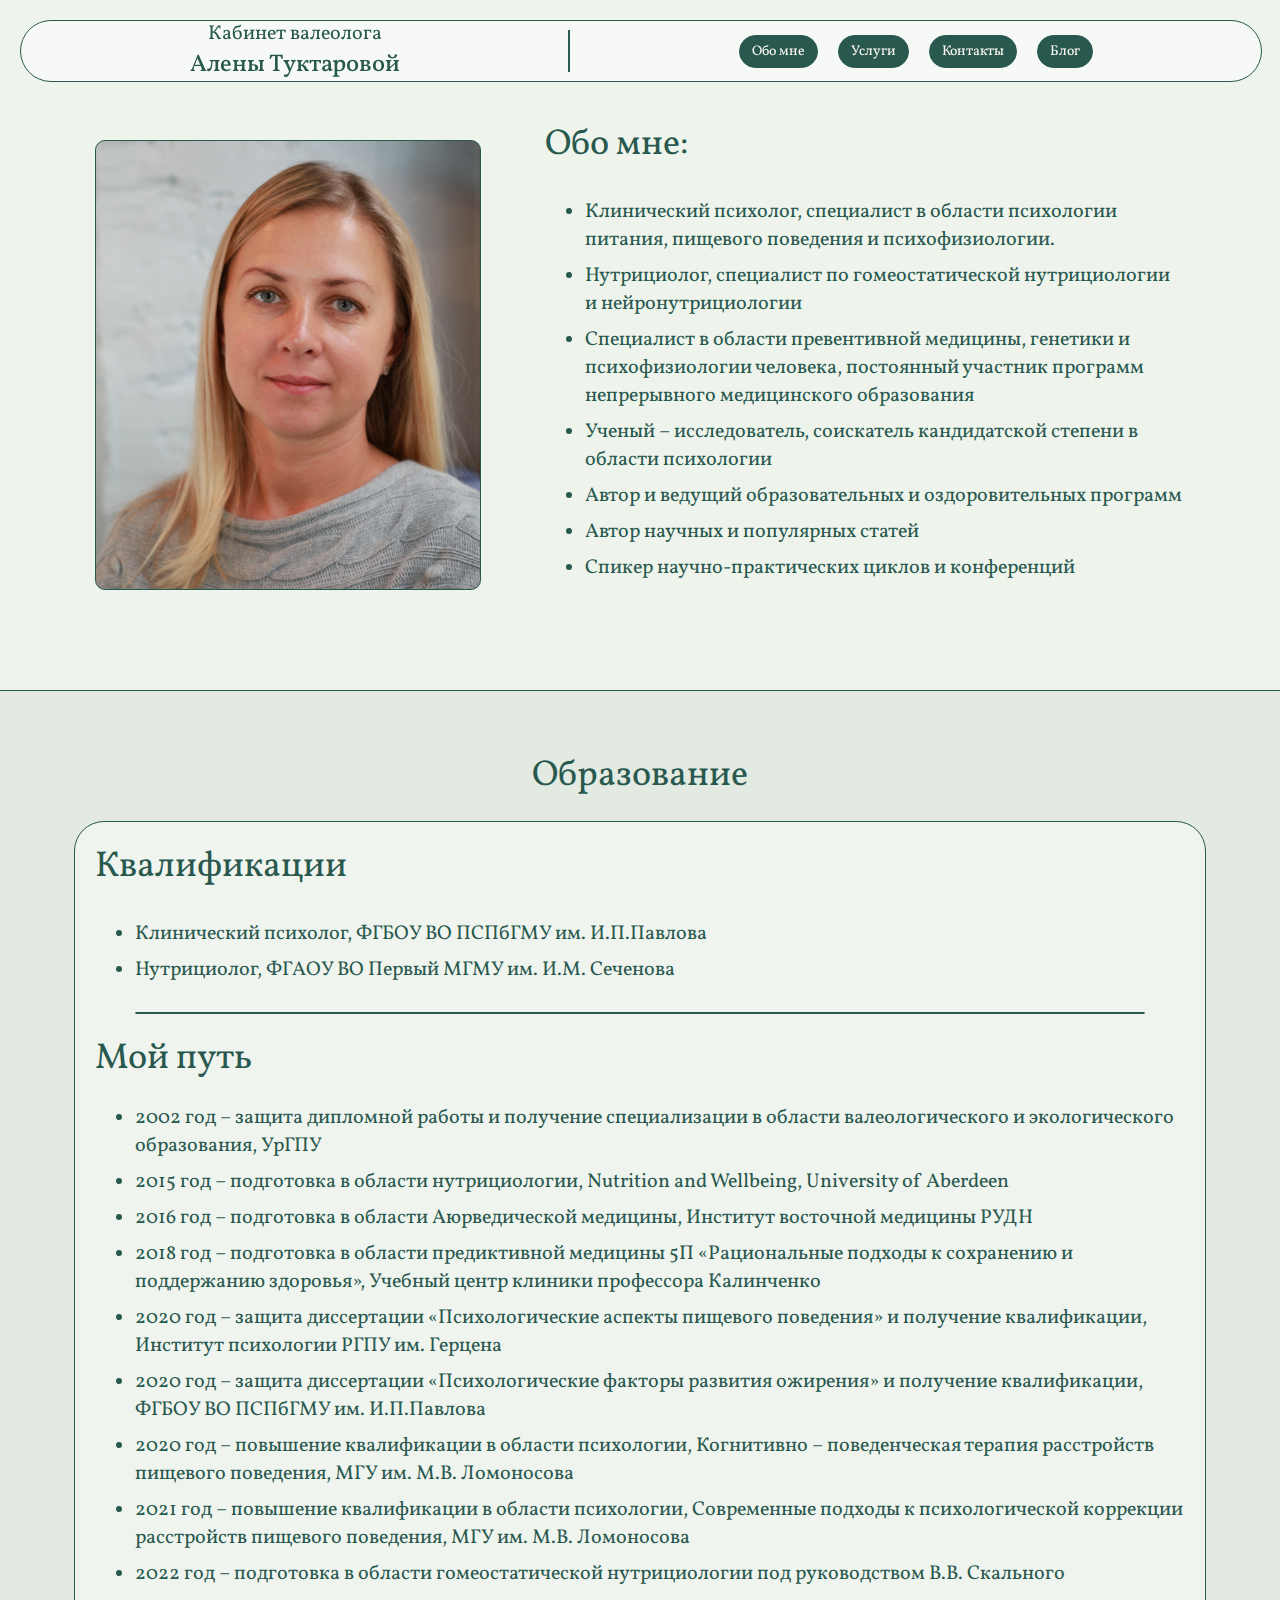
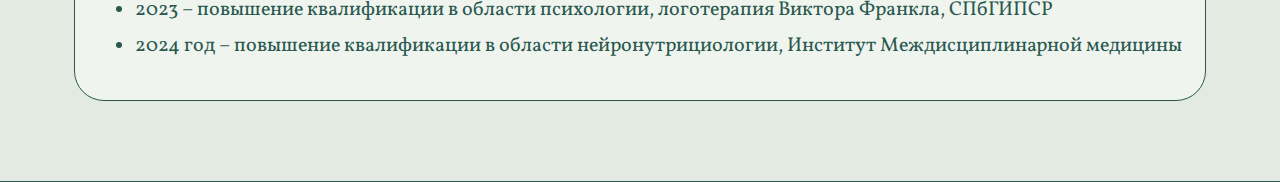
==== about-me.html @ 31ecb3f1 "Create about me page and set up navigation" ====
<!DOCTYPE html>
<html lang="en">
  <head>
    <meta charset="UTF-8" />
    <meta name="viewport" content="width=device-width, initial-scale=1.0" />
    <title>Document</title>
    <link rel="stylesheet" href="style.css" />
    <script src="script.js" defer></script>
  </head>
  <body>
    <header>
      <div id="cabinet">
        <a href="index.html">Кабинет валеолога</a>
        <a href="index.html" id="name">Алены Туктаровой</a>
      </div>
      <div id="separator"></div>
      <div id="navbar">
        <button id="aboutme" class="transbutton">Обо мне</button>
        <button id="uslugi" class="transbutton">Услуги</button>
        <button id="contacti" class="transbutton">Контакты</button>
        <button id="blog" class="transbutton">Блог</button>
      </div>
    </header>
    <div id="main-row">
      <div id="main-column">
        <div id="at-section" class="row">
          <div id="at-image"></div>
          <div id="about-me-section">
            <div>
              <p class="header">Обо мне:</p>
              <ul class="text">
                <li>
                  Клинический психолог, специалист в области психологии питания,
                  пищевого поведения и психофизиологии.
                </li>
                <li>
                  Нутрициолог, специалист по гомеостатической нутрициологии и
                  нейронутрициологии
                </li>
                <li>
                  Специалист в области превентивной медицины, генетики и
                  психофизиологии человека, постоянный участник программ
                  непрерывного медицинского образования
                </li>
                <li>
                  Ученый – исследователь, соискатель кандидатской степени в
                  области психологии
                </li>
                <li>
                  Автор и ведущий образовательных и оздоровительных программ
                </li>
                <li>Автор научных и популярных статей</li>
                <li>Спикер научно-практических циклов и конференций</li>
              </ul>
            </div>
          </div>
        </div>
        <div id="edu-section">
          <h2 class="header">Образование</h2>
          <div>
            <h3 class="header">Квалификации</h3>
            <ul class="text">
              <li>Клинический психолог, ФГБОУ ВО ПСПбГМУ им. И.П.Павлова</li>
              <li>Нутрициолог, ФГАОУ ВО Первый МГМУ им. И.М. Сеченова</li>
            </ul>
            <div id="horizontal-separator"></div>
            <h3 class="header">Мой путь</h3>
            <ul>
              <li>
                2002 год – защита дипломной работы и получение специализации в
                области валеологического и экологического образования, УрГПУ
              </li>
              <li>
                2015 год – подготовка в области нутрициологии, Nutrition and
                Wellbeing, University of Aberdeen
              </li>
              <li>
                2016 год – подготовка в области Аюрведической медицины, Институт
                восточной медицины РУДН
              </li>
              <li>
                2018 год – подготовка в области предиктивной медицины 5П
                «Рациональные подходы к сохранению и поддержанию здоровья»,
                Учебный центр клиники профессора Калинченко
              </li>
              <li>
                2020 год – защита диссертации «Психологические аспекты пищевого
                поведения» и получение квалификации, Институт психологии РГПУ
                им. Герцена
              </li>
              <li>
                2020 год – защита диссертации «Психологические факторы развития
                ожирения» и получение квалификации, ФГБОУ ВО ПСПбГМУ им.
                И.П.Павлова
              </li>
              <li>
                2020 год – повышение квалификации в области психологии,
                Когнитивно – поведенческая терапия расстройств пищевого
                поведения, МГУ им. М.В. Ломоносова
              </li>
              <li>
                2021 год – повышение квалификации в области психологии,
                Современные подходы к психологической коррекции расстройств
                пищевого поведения, МГУ им. М.В. Ломоносова
              </li>
              <li>
                2022 год – подготовка в области гомеостатической нутрициологии
                под руководством В.В. Скального
              </li>
              <li>
                2023 – повышение квалификации в области психологии, логотерапия
                Виктора Франкла, СПбГИПСР
              </li>
              <li>
                2024 год – повышение квалификации в области нейронутрициологии,
                Институт Междисциплинарной медицины
              </li>
            </ul>
          </div>
        </div>
      </div>
    </div>
  </body>
</html>
---- style.css ----
header {
  border-radius: 100px;
  border: 0.5px solid #28584e;
  margin: 0px 20px;
  height: 60px;
  width: calc(100vw - 40px);
  display: flex;
  flex-direction: row;
  justify-content: space-evenly;
  align-items: center;
  position: fixed;
  top: 20px;
  backdrop-filter: blur(5px);
  -webkit-backdrop-filter: blur(5px); /* For Safari */
  background-color: rgba(255, 255, 255, 0.47);
}
#cabinet {
  display: flex;
  flex-direction: column;
  justify-content: center;
  text-align: center;
}
#cabinet a {
  display: block;
  color: inherit; /* Inherit color from parent element */
  text-decoration: none; /* Remove underline */
  padding: 0; /* Remove padding */
  margin: 0; /* Remove margin */
  border: none; /* Remove border */
}
#navbar {
  display: flex;
  flex-direction: row;
  justify-content: center;
  gap: 20px;
}
#navbar .transbutton {
  color: rgb(255, 250, 244);
  font-family: "Vollkorn", sans-serif;
  font-weight: 400;
  font-size: 14px;
  background-color: #28584e;
  border: 1px solid #28584e;
  border-radius: 40px;
  justify-content: center;
  align-items: center;
  padding: 6px 12px;
  transition: background-color 1s, color 0.4s;
  display: flex;
}
#separator {
  border: 0.5px solid #28584e;
  height: 40px;
}
#name {
  font-size: 24px;
  font-weight: 500;
}
@media (max-width: 650px) {
  #cabinet,
  #separator {
    display: none;
  }
}

body {
  margin: 0;
  padding: 0;
  background-color: #ebedf5;
  font-family: "Vollkorn", sans-serif;
  color: #28584e;
  background-color: #eef4ec;
  font-size: 20px;
}
@font-face {
  font-family: "Vollkorn";
  src: url(assets/fonts/Vollkorn/Vollkorn-VariableFont_wght.ttf)
    format("truetype");
}
#main-row {
  display: flex;
  flex-direction: row;
  justify-content: center;
}
#main-column {
  display: flex;
  flex-direction: column;
  justify-content: start;
  min-width: 100vw;
}

#hero-section {
  box-sizing: border-box;
  padding: 80px 0px 10px 0px;
  display: flex;
  flex-direction: column;
  justify-content: center;
  align-items: center;
  height: 100vh;
  background-image: url("assets/63ff2ad51f11a9c055cb7f74_brooke-lark-wMzx2nBdeng-unsplash\ \(1\)\ 2\ \(2\)\ \(2\).jpg");
  background-size: cover;
  background-repeat: no-repeat;
  background-position: center;
}
#hero-section p {
  text-align: center;
  color: #28584e;
  font-family: "Vollkorn", sans-serif;
  font-weight: 400;
  font-size: 20px;
  display: inline-block;
  max-width: 60vw;
  width: 50vw;
  min-width: 400px;
}
#hero-section h1 {
  margin: 0px;
  font-size: 48px;
  font-weight: 500;
  line-height: 120%;
  display: inline-block;
  font-family: "Vollkorn", sans-serif;
  color: #28584e;
  max-width: 700px;
  text-align: center;
  /*background: -webkit-linear-gradient(
    120deg,
    rgb(250, 235, 215),
    rgb(216, 201, 181),
    #293203
  );
  background-clip: text;
  color: transparent;*/
}
#button-section {
  display: flex;
  flex-direction: row;
  gap: 20px;
}
.transbutton {
  color: rgb(255, 250, 244);
  font-family: "Vollkorn", sans-serif;
  font-weight: 400;
  font-size: 16px;
  padding: 10px 20px;
  background-color: #28584e;
  border: 1px solid #28584e;
  border-radius: 40px;
  justify-content: center;
  align-items: center;
  transition: background-color 1s, color 0.4s;
  display: flex;
}

#at-section {
  box-sizing: border-box;
  margin: 120px 0px 80px 0px;
  padding: 0px 10px;
  display: flex;
  flex-direction: row;
  align-items: center;
  justify-content: center;
  width: 100vw;
  flex-wrap: wrap;
  gap: 5vw;
}
#about-me-section {
  min-height: 300px;
  display: flex;
  flex-direction: column;
  justify-content: center;
  align-items: center;
}
.header {
  color: #28584e;
  font-family: "Vollkorn", sans-serif;
  font-weight: 400;
  font-size: 36px;
  margin: 0;
}
.text {
  color: #28584e;
  font-family: "Vollkorn", sans-serif;
  font-weight: 400;
  font-size: 20px;
  display: inline-block;
  max-width: 600px;
  width: 50vw;
  min-width: 300px;
}
#at-image {
  border: 0.5px solid #28584e;
  background-image: url("assets/IMG_3943.JPG");
  height: 35vw;
  width: 30vw;
  min-height: 350px;
  min-width: 300px;
  max-width: 400px;
  max-height: 450px;
  background-position: center;
  background-size: cover;
  background-repeat: no-repeat;
  border-radius: 10px;
}

#edu-section {
  border-top: 0.5px solid #28584e;
  border-bottom: 0.5px solid #28584e;
  box-sizing: border-box;
  background-color: rgba(30, 77, 55, 0.06);
  padding: 60px 10px;
  display: flex;
  flex-direction: column;
  align-items: center;
  justify-content: center;
  width: 100vw;
}
#edu-section div {
  background-color: rgba(255, 255, 255, 0.47);
  margin: 20px 5vw;
  padding: 20px;
  border-radius: 30px;
  border: 0.5px solid #28584e;
}
li {
  margin-top: 8px;
  margin-bottom: 8px;
}
#edu-section #horizontal-separator {
  border: 0.5px solid #28584e;
  margin: 0px 40px 20px 40px;
  padding: 0px;
}
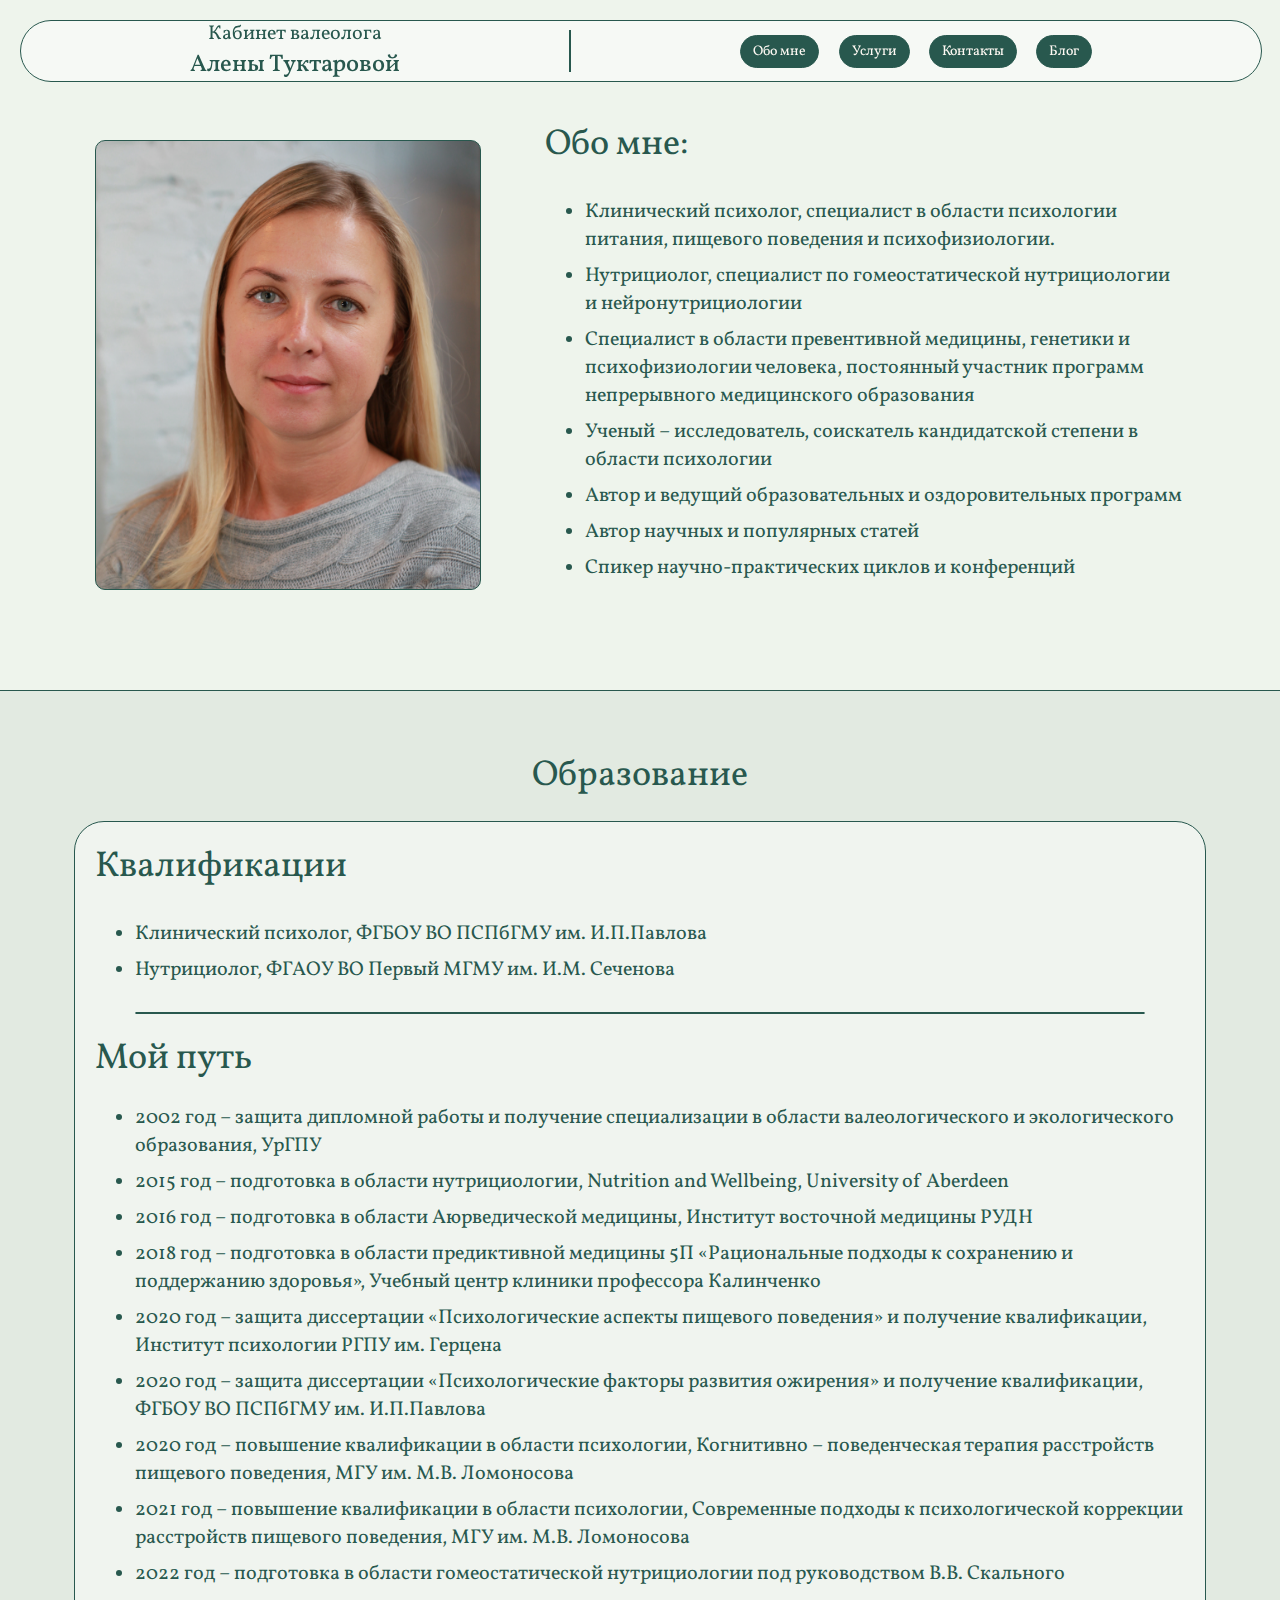
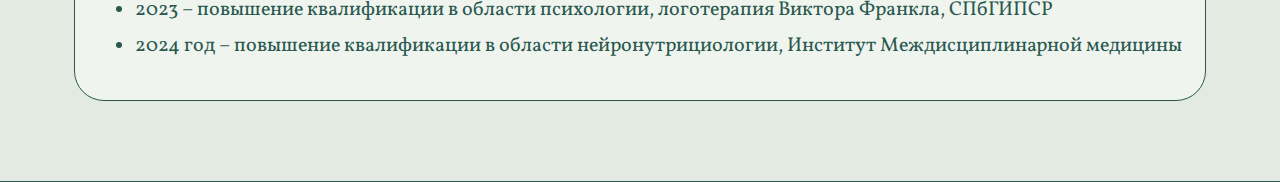
==== commit b198abdf: "Add contact section in the header menu" ====
--- a/about-me.html
+++ b/about-me.html
@@ -17,7 +17,43 @@
       <div id="navbar">
         <button id="aboutme" class="transbutton">Обо мне</button>
         <button id="uslugi" class="transbutton">Услуги</button>
-        <button id="contacti" class="transbutton">Контакты</button>
+        <div class="dropdown">
+          <button id="dropbtn" class="transbutton">Контакты</button>
+          <div class="dropdown-content">
+            <a href="https://t.me/january_at"
+              ><svg xmlns="http://www.w3.org/2000/svg" viewBox="0 0 50 50">
+                <path
+                  d="M25,2c12.703,0,23,10.297,23,23S37.703,48,25,48S2,37.703,2,25S12.297,2,25,2z M32.934,34.375	c0.423-1.298,2.405-14.234,2.65-16.783c0.074-0.772-0.17-1.285-0.648-1.514c-0.578-0.278-1.434-0.139-2.427,0.219	c-1.362,0.491-18.774,7.884-19.78,8.312c-0.954,0.405-1.856,0.847-1.856,1.487c0,0.45,0.267,0.703,1.003,0.966	c0.766,0.273,2.695,0.858,3.834,1.172c1.097,0.303,2.346,0.04,3.046-0.395c0.742-0.461,9.305-6.191,9.92-6.693	c0.614-0.502,1.104,0.141,0.602,0.644c-0.502,0.502-6.38,6.207-7.155,6.997c-0.941,0.959-0.273,1.953,0.358,2.351	c0.721,0.454,5.906,3.932,6.687,4.49c0.781,0.558,1.573,0.811,2.298,0.811C32.191,36.439,32.573,35.484,32.934,34.375z"
+                />
+              </svg>
+              @at_january</a
+            >
+            <a href="mailto:atuktarova@gmail.com"
+              ><svg
+                xmlns="http://www.w3.org/2000/svg"
+                viewBox="0 0 50 50"
+                width="50px"
+                height="50px"
+              >
+                <path
+                  d="M 14 4 C 8.4886661 4 4 8.4886661 4 14 L 4 36 C 4 41.511334 8.4886661 46 14 46 L 36 46 C 41.511334 46 46 41.511334 46 36 L 46 14 C 46 8.4886661 41.511334 4 36 4 L 14 4 z M 13 16 L 37 16 C 37.18 16 37.349766 16.020312 37.509766 16.070312 L 27.679688 25.890625 C 26.199688 27.370625 23.790547 27.370625 22.310547 25.890625 L 12.490234 16.070312 C 12.650234 16.020312 12.82 16 13 16 z M 11.070312 17.490234 L 18.589844 25 L 11.070312 32.509766 C 11.020312 32.349766 11 32.18 11 32 L 11 18 C 11 17.82 11.020312 17.650234 11.070312 17.490234 z M 38.929688 17.490234 C 38.979688 17.650234 39 17.82 39 18 L 39 32 C 39 32.18 38.979687 32.349766 38.929688 32.509766 L 31.400391 25 L 38.929688 17.490234 z M 20 26.410156 L 20.890625 27.310547 C 22.020625 28.440547 23.510234 29 24.990234 29 C 26.480234 29 27.959844 28.440547 29.089844 27.310547 L 29.990234 26.410156 L 37.509766 33.929688 C 37.349766 33.979688 37.18 34 37 34 L 13 34 C 12.82 34 12.650234 33.979687 12.490234 33.929688 L 20 26.410156 z"
+                /></svg
+              >atuktarova@gmail.com</a
+            >
+            <a href="https://wa.me/+79117313187"
+              ><?xml version="1.0"?><svg
+                xmlns="http://www.w3.org/2000/svg"
+                viewBox="0 0 50 50"
+                width="50px"
+                height="50px"
+              >
+                <path
+                  d="M25,2C12.318,2,2,12.318,2,25c0,3.96,1.023,7.854,2.963,11.29L2.037,46.73c-0.096,0.343-0.003,0.711,0.245,0.966 C2.473,47.893,2.733,48,3,48c0.08,0,0.161-0.01,0.24-0.029l10.896-2.699C17.463,47.058,21.21,48,25,48c12.682,0,23-10.318,23-23 S37.682,2,25,2z M36.57,33.116c-0.492,1.362-2.852,2.605-3.986,2.772c-1.018,0.149-2.306,0.213-3.72-0.231 c-0.857-0.27-1.957-0.628-3.366-1.229c-5.923-2.526-9.791-8.415-10.087-8.804C15.116,25.235,13,22.463,13,19.594 s1.525-4.28,2.067-4.864c0.542-0.584,1.181-0.73,1.575-0.73s0.787,0.005,1.132,0.021c0.363,0.018,0.85-0.137,1.329,1.001 c0.492,1.168,1.673,4.037,1.819,4.33c0.148,0.292,0.246,0.633,0.05,1.022c-0.196,0.389-0.294,0.632-0.59,0.973 s-0.62,0.76-0.886,1.022c-0.296,0.291-0.603,0.606-0.259,1.19c0.344,0.584,1.529,2.493,3.285,4.039 c2.255,1.986,4.158,2.602,4.748,2.894c0.59,0.292,0.935,0.243,1.279-0.146c0.344-0.39,1.476-1.703,1.869-2.286 s0.787-0.487,1.329-0.292c0.542,0.194,3.445,1.604,4.035,1.896c0.59,0.292,0.984,0.438,1.132,0.681 C37.062,30.587,37.062,31.755,36.57,33.116z"
+                /></svg
+              >+79117313187</a
+            >
+          </div>
+        </div>
         <button id="blog" class="transbutton">Блог</button>
       </div>
     </header>
--- a/style.css
+++ b/style.css
@@ -32,7 +32,7 @@
   display: flex;
   flex-direction: row;
   justify-content: center;
-  gap: 20px;
+  gap: 1.5vw;
 }
 #navbar .transbutton {
   color: rgb(255, 250, 244);
@@ -56,12 +56,6 @@
   font-size: 24px;
   font-weight: 500;
 }
-@media (max-width: 650px) {
-  #cabinet,
-  #separator {
-    display: none;
-  }
-}
 
 body {
   margin: 0;
@@ -91,7 +85,7 @@
 
 #hero-section {
   box-sizing: border-box;
-  padding: 80px 0px 10px 0px;
+  padding: 50px 0px 10px 0px;
   display: flex;
   flex-direction: column;
   justify-content: center;
@@ -231,3 +225,176 @@
   margin: 0px 40px 20px 40px;
   padding: 0px;
 }
+
+#queries-section {
+  border-top: 0.5px solid #28584e;
+  border-bottom: 0.5px solid #28584e;
+  box-sizing: border-box;
+  background-color: rgba(30, 77, 55, 0.06);
+  padding: 120px 10px 80px 10px;
+  display: flex;
+  flex-direction: column;
+  align-items: center;
+  justify-content: center;
+  width: 100vw;
+}
+#queries {
+  display: flex;
+  flex-direction: row;
+  flex-wrap: wrap;
+  justify-content: center;
+  align-items: start;
+}
+#queries .col div {
+  background-color: rgba(255, 255, 255, 0.47);
+  margin: 20px 2vw;
+  padding: 20px;
+  border-radius: 30px;
+  border: 0.5px solid #28584e;
+  max-width: 450px;
+}
+#queries .col div span {
+  font-weight: 590;
+}
+#services-section {
+  box-sizing: border-box;
+  padding: 60px 10px;
+  display: flex;
+  flex-direction: column;
+  align-items: center;
+  justify-content: center;
+  width: 100vw;
+}
+#services {
+  width: 100vw;
+  /*overflow: auto;
+  white-space: nowrap;//makes it a horizontal scrollable list*/
+  display: flex;
+  flex-direction: column;
+  justify-content: start;
+  align-items: center;
+}
+.expanding-card {
+  background-color: rgba(255, 255, 255, 0.47);
+  margin: 20px 2vw;
+  padding: 20px;
+  border-radius: 30px;
+  border: 0.5px solid #28584e;
+  flex-shrink: 0;
+  width: 75vw;
+  max-width: 1000px;
+  overflow: hidden;
+}
+.expanding-card:hover,
+.expanding-card:active {
+  box-shadow: 0 0 12px #d3d3d3;
+}
+.expanding-text {
+  display: flex;
+  flex-direction: column;
+  align-items: stretch;
+  transition: max-height 1000ms ease-in-out;
+  max-height: 0px;
+  overflow: hidden;
+}
+.expanding-card:hover .expanding-text,
+.expanding-card:active .expanding-text {
+  max-height: 500px;
+}
+.expanding-card:hover .expanding-header svg,
+.expanding-card:active .expanding-header svg {
+  display: none;
+}
+.horizontal-separator {
+  border: 0.5px solid #28584e;
+  margin: 10px 0px;
+  padding: 0px;
+}
+.expanding-footer {
+  display: flex;
+  flex-direction: column;
+  align-items: stretch;
+}
+svg {
+  display: none;
+}
+@media (max-width: 650px) {
+  #cabinet,
+  #separator {
+    display: none;
+  }
+}
+@media (max-width: 450px) {
+  svg {
+    display: inline;
+  }
+  body {
+    font-size: 18px;
+  }
+}
+
+/* The container <div> - needed to position the dropdown content */
+.dropdown {
+  position: relative;
+  display: inline-block;
+}
+
+/* Dropdown Content (Hidden by Default) */
+.dropdown-content {
+  display: none;
+  position: absolute;
+  left: -20px;
+  min-width: 160px;
+  z-index: 1;
+  background-color: transparent;
+}
+
+/* Links inside the dropdown */
+.dropdown-content a {
+  margin-top: 5px;
+  color: #28584e;
+  padding: 12px 16px;
+  font-weight: 500;
+  font-size: 14px;
+  text-decoration: none;
+  display: flex;
+  flex-direction: row;
+  justify-content: start;
+  align-items: center;
+  gap: 5px;
+  font-family: "Vollkorn", sans-serif;
+  border: 1px solid #28584e;
+  border-radius: 40px;
+  padding: 6px 12px;
+  transition: background-color 1s, color 0.4s, margin-top 0.5s;
+  background-color: #eef4ec;
+}
+.dropdown-content a svg {
+  display: inline;
+  color: #28584e;
+  height: 20px;
+  width: 20px;
+}
+/* Change color of dropdown links on hover */
+.dropdown .dropdown-content a:hover {
+  background-color: #ddd;
+  margin-top: 10px;
+}
+
+/* Show the dropdown menu on hover */
+.dropdown:hover .dropdown-content,
+.dropdown:active .dropdown-content {
+  display: block;
+}
+
+/* Change the background color of the dropdown button when the dropdown content is shown */
+.dropdown:hover #dropbtn,
+.dropdown:active #dropbtn {
+  color: #28584e;
+  background-color: transparent;
+}
+.dropdown:hover #dropbtn2,
+.dropdown:active #dropbtn2 {
+  color: #28584e;
+  background-color: transparent;
+}
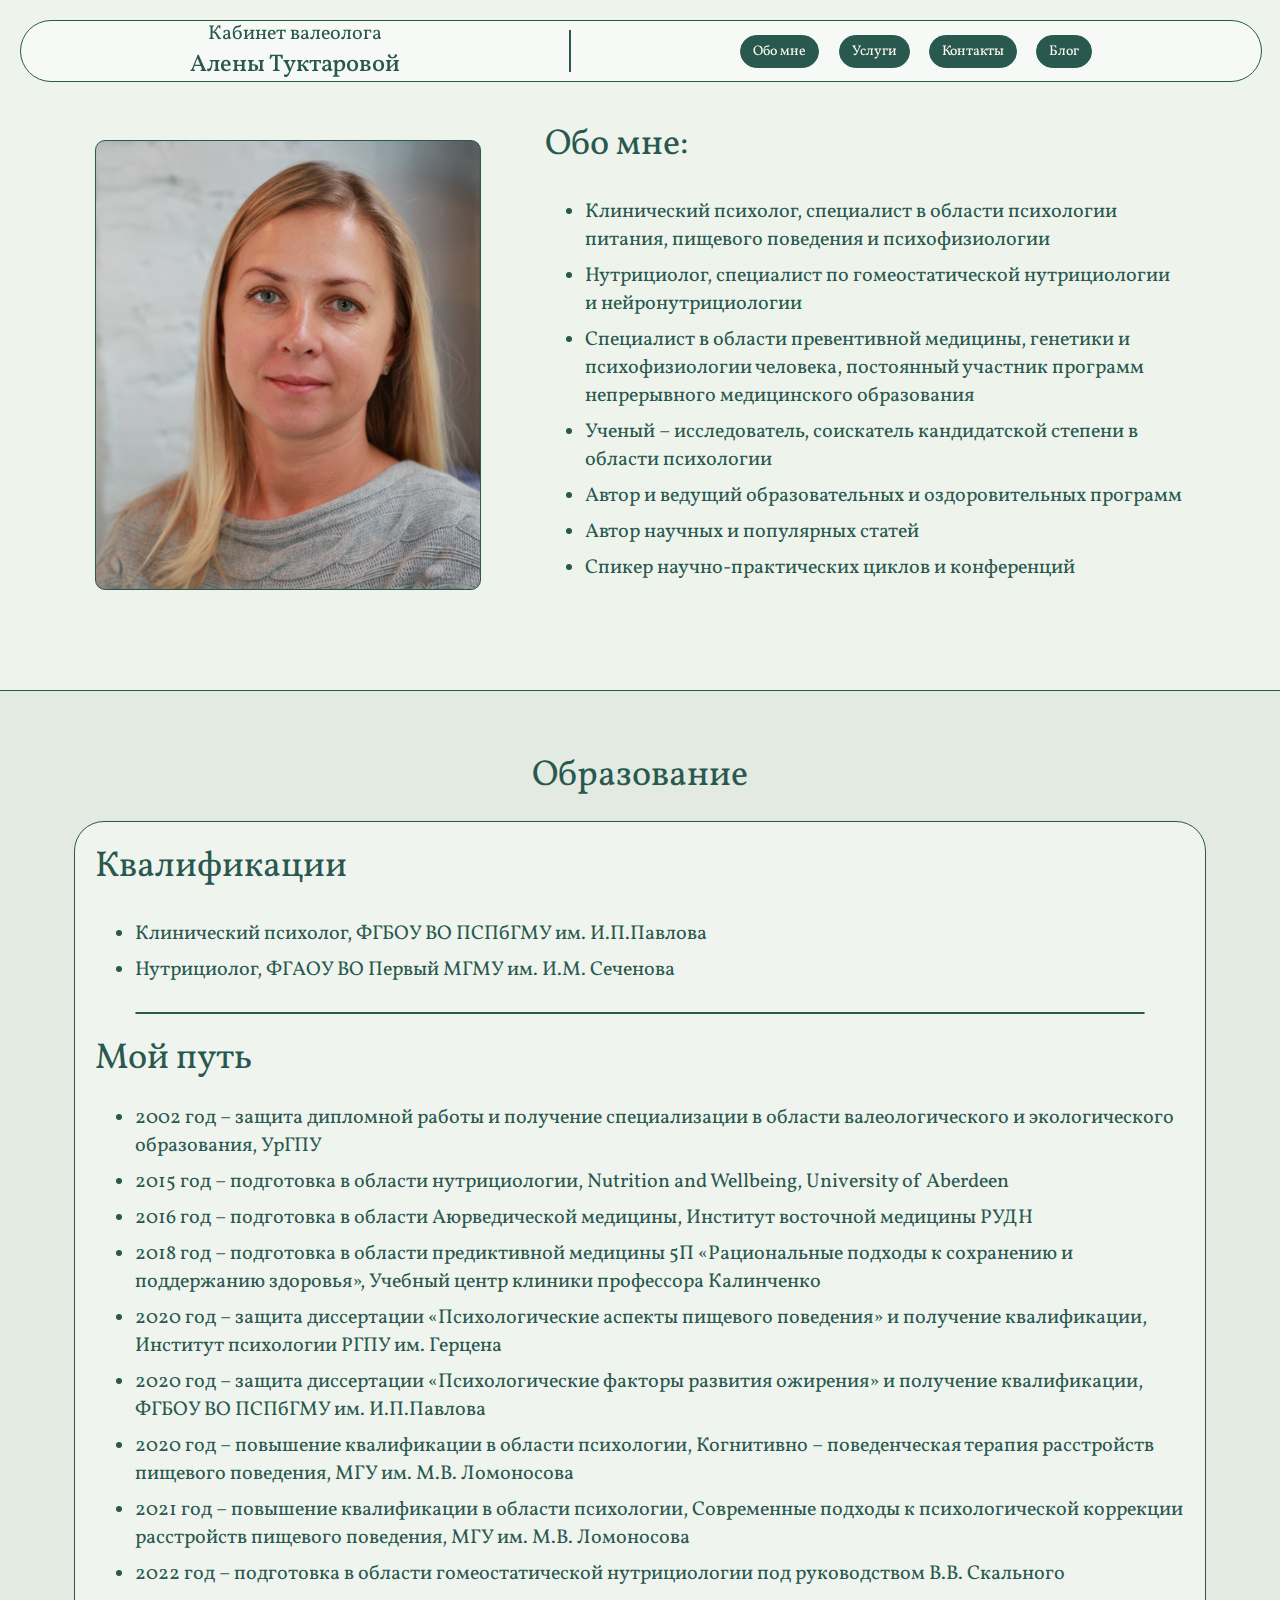
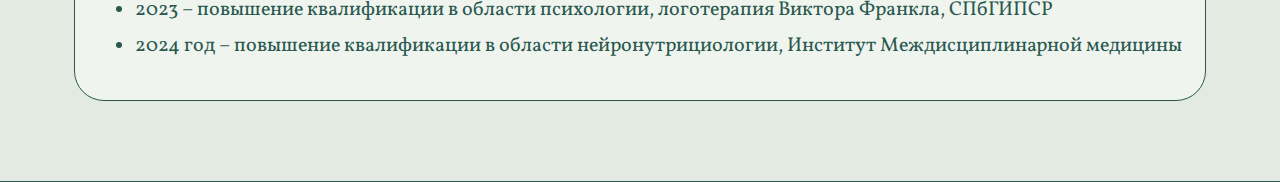
==== commit 7b6a5ad8: "Fix minor imperfections" ====
--- a/about-me.html
+++ b/about-me.html
@@ -21,36 +21,88 @@
           <button id="dropbtn" class="transbutton">Контакты</button>
           <div class="dropdown-content">
             <a href="https://t.me/january_at"
-              ><svg xmlns="http://www.w3.org/2000/svg" viewBox="0 0 50 50">
+              ><svg
+                xmlns="http://www.w3.org/2000/svg"
+                viewBox="0 0 50 50"
+                style="fill: #28584e"
+              >
                 <path
                   d="M25,2c12.703,0,23,10.297,23,23S37.703,48,25,48S2,37.703,2,25S12.297,2,25,2z M32.934,34.375	c0.423-1.298,2.405-14.234,2.65-16.783c0.074-0.772-0.17-1.285-0.648-1.514c-0.578-0.278-1.434-0.139-2.427,0.219	c-1.362,0.491-18.774,7.884-19.78,8.312c-0.954,0.405-1.856,0.847-1.856,1.487c0,0.45,0.267,0.703,1.003,0.966	c0.766,0.273,2.695,0.858,3.834,1.172c1.097,0.303,2.346,0.04,3.046-0.395c0.742-0.461,9.305-6.191,9.92-6.693	c0.614-0.502,1.104,0.141,0.602,0.644c-0.502,0.502-6.38,6.207-7.155,6.997c-0.941,0.959-0.273,1.953,0.358,2.351	c0.721,0.454,5.906,3.932,6.687,4.49c0.781,0.558,1.573,0.811,2.298,0.811C32.191,36.439,32.573,35.484,32.934,34.375z"
                 />
               </svg>
               @at_january</a
             >
-            <a href="mailto:atuktarova@gmail.com"
+            <a href="mailto:atuktarova@inbox.ru"
               ><svg
                 xmlns="http://www.w3.org/2000/svg"
                 viewBox="0 0 50 50"
                 width="50px"
                 height="50px"
+                style="fill: #28584e"
               >
                 <path
                   d="M 14 4 C 8.4886661 4 4 8.4886661 4 14 L 4 36 C 4 41.511334 8.4886661 46 14 46 L 36 46 C 41.511334 46 46 41.511334 46 36 L 46 14 C 46 8.4886661 41.511334 4 36 4 L 14 4 z M 13 16 L 37 16 C 37.18 16 37.349766 16.020312 37.509766 16.070312 L 27.679688 25.890625 C 26.199688 27.370625 23.790547 27.370625 22.310547 25.890625 L 12.490234 16.070312 C 12.650234 16.020312 12.82 16 13 16 z M 11.070312 17.490234 L 18.589844 25 L 11.070312 32.509766 C 11.020312 32.349766 11 32.18 11 32 L 11 18 C 11 17.82 11.020312 17.650234 11.070312 17.490234 z M 38.929688 17.490234 C 38.979688 17.650234 39 17.82 39 18 L 39 32 C 39 32.18 38.979687 32.349766 38.929688 32.509766 L 31.400391 25 L 38.929688 17.490234 z M 20 26.410156 L 20.890625 27.310547 C 22.020625 28.440547 23.510234 29 24.990234 29 C 26.480234 29 27.959844 28.440547 29.089844 27.310547 L 29.990234 26.410156 L 37.509766 33.929688 C 37.349766 33.979688 37.18 34 37 34 L 13 34 C 12.82 34 12.650234 33.979687 12.490234 33.929688 L 20 26.410156 z"
                 /></svg
-              >atuktarova@gmail.com</a
+              >atuktarova@inbox.ru</a
             >
-            <a href="https://wa.me/+79117313187"
-              ><?xml version="1.0"?><svg
+            <a href="https://join.skype.com/invite/kkGbAtueugQW"
+              ><?xml version="1.0" encoding="iso-8859-1"?>
+              <!-- Uploaded to: SVG Repo, www.svgrepo.com, Generator: SVG Repo Mixer Tools -->
+              <svg
+                height="50px"
+                width="50px"
+                version="1.1"
+                id="Layer_1"
                 xmlns="http://www.w3.org/2000/svg"
-                viewBox="0 0 50 50"
-                width="50px"
-                height="50px"
+                xmlns:xlink="http://www.w3.org/1999/xlink"
+                viewBox="0 0 473.931 473.931"
+                xml:space="preserve"
               >
-                <path
-                  d="M25,2C12.318,2,2,12.318,2,25c0,3.96,1.023,7.854,2.963,11.29L2.037,46.73c-0.096,0.343-0.003,0.711,0.245,0.966 C2.473,47.893,2.733,48,3,48c0.08,0,0.161-0.01,0.24-0.029l10.896-2.699C17.463,47.058,21.21,48,25,48c12.682,0,23-10.318,23-23 S37.682,2,25,2z M36.57,33.116c-0.492,1.362-2.852,2.605-3.986,2.772c-1.018,0.149-2.306,0.213-3.72-0.231 c-0.857-0.27-1.957-0.628-3.366-1.229c-5.923-2.526-9.791-8.415-10.087-8.804C15.116,25.235,13,22.463,13,19.594 s1.525-4.28,2.067-4.864c0.542-0.584,1.181-0.73,1.575-0.73s0.787,0.005,1.132,0.021c0.363,0.018,0.85-0.137,1.329,1.001 c0.492,1.168,1.673,4.037,1.819,4.33c0.148,0.292,0.246,0.633,0.05,1.022c-0.196,0.389-0.294,0.632-0.59,0.973 s-0.62,0.76-0.886,1.022c-0.296,0.291-0.603,0.606-0.259,1.19c0.344,0.584,1.529,2.493,3.285,4.039 c2.255,1.986,4.158,2.602,4.748,2.894c0.59,0.292,0.935,0.243,1.279-0.146c0.344-0.39,1.476-1.703,1.869-2.286 s0.787-0.487,1.329-0.292c0.542,0.194,3.445,1.604,4.035,1.896c0.59,0.292,0.984,0.438,1.132,0.681 C37.062,30.587,37.062,31.755,36.57,33.116z"
+                <circle
+                  style="fill: #347064"
+                  cx="236.966"
+                  cy="236.966"
+                  r="236.966"
+                />
+                <path
+                  style="fill: #28584e"
+                  d="M404.522,68.433c92.541,92.541,92.545,242.586-0.004,335.134
+                c-92.545,92.545-242.593,92.545-335.134,0.004L404.522,68.433z"
+                />
+                <path
+                  style="fill: #28584e"
+                  d="M467.379,292.228L325.324,150.176l-28.16,28.16l-69.567-54.589L118.618,232.726l48.201,75.954
+                l-18.81,18.81l140.705,140.705C376.844,448.551,446.429,379.86,467.379,292.228z"
+                />
+                <path
+                  style="fill: #28584e"
+                  d="M450.553,339.707L248.558,137.708l-32.811,8.494l-42.405,19.955l-17.777,57.687l-1.16,49.178
+                L334.36,452.977C385.136,430.04,426.411,389.802,450.553,339.707z"
+                />
+                <path
+                  style="fill: #ffffff"
+                  d="M361.997,260.412c1.007-6.357,1.534-12.864,1.534-19.506c0-69.032-55.962-124.993-124.997-124.993
+                c-6.627,0-13.149,0.546-19.502,1.534c-11.513-7.113-25.1-11.237-39.663-11.237c-41.713,0-75.535,33.807-75.535,75.527
+                c0,14.559,4.127,28.134,11.244,39.674c-0.984,6.368-1.527,12.853-1.527,19.498c0,69.032,55.962,124.975,124.979,124.975
+                c6.63,0,13.156-0.509,19.51-1.512c11.525,7.109,25.103,11.248,39.666,11.248c41.721,0,75.539-33.826,75.539-75.542
+                C373.244,285.515,369.121,271.936,361.997,260.412z M297.878,297.747c-5.287,7.615-13.051,13.564-23.206,17.841
+                c-10.17,4.284-22.189,6.417-36.067,6.417c-16.64,0-30.417-2.907-41.287-8.786c-7.708-4.209-13.972-9.86-18.795-16.902
+                c-4.827-7.049-7.274-13.949-7.274-20.677c0-3.97,1.512-7.424,4.46-10.234c2.978-2.833,6.814-4.258,11.338-4.258
+                c3.708,0,6.892,1.119,9.485,3.334c2.574,2.215,4.733,5.426,6.499,9.669c2.114,4.917,4.415,9.033,6.862,12.307
+                c2.428,3.24,5.848,5.946,10.282,8.063c4.385,2.122,10.211,3.184,17.511,3.184c9.987,0,18.058-2.155,24.235-6.425
+                c6.208-4.296,9.193-9.53,9.193-15.85c0-5.044-1.609-9.055-4.905-12.176c-3.326-3.158-7.622-5.571-12.958-7.252
+                c-5.351-1.695-12.539-3.499-21.545-5.392c-12.09-2.638-22.211-5.714-30.398-9.242c-8.202-3.54-14.735-8.382-19.573-14.496
+                c-4.849-6.174-7.27-13.848-7.27-22.944c0-8.67,2.552-16.426,7.667-23.169c5.111-6.761,12.505-11.94,22.144-15.551
+                c9.605-3.607,20.916-5.407,33.87-5.407c10.361,0,19.319,1.197,26.907,3.588c7.566,2.398,13.871,5.568,18.915,9.553
+                c5.014,3.966,8.696,8.157,11.031,12.55c2.331,4.412,3.51,8.711,3.51,12.909c0,3.906-1.512,7.446-4.46,10.556
+                c-2.949,3.106-6.72,4.692-11.128,4.677c-3.974,0-7.091-0.913-9.25-2.859c-2.107-1.871-4.314-4.861-6.705-9.025
+                c-3.023-5.815-6.642-10.335-10.851-13.575c-4.097-3.177-10.855-4.834-20.265-4.812c-8.703,0-15.67,1.777-20.928,5.253
+                c-5.287,3.536-7.82,7.637-7.831,12.445c0.011,3.012,0.872,5.545,2.616,7.719c1.77,2.193,4.228,4.09,7.394,5.691
+                c3.166,1.624,6.383,2.881,9.62,3.787c3.27,0.924,8.696,2.264,16.247,4.041c9.463,2.039,18.054,4.318,25.77,6.803
+                c7.701,2.499,14.267,5.508,19.7,9.1c5.474,3.573,9.751,8.135,12.801,13.642c3.072,5.515,4.602,12.251,4.602,20.183
+                C305.836,281.567,303.176,290.147,297.878,297.747z"
                 /></svg
-              >+79117313187</a
+              >Алена Т</a
             >
           </div>
         </div>
@@ -67,7 +119,7 @@
               <ul class="text">
                 <li>
                   Клинический психолог, специалист в области психологии питания,
-                  пищевого поведения и психофизиологии.
+                  пищевого поведения и психофизиологии
                 </li>
                 <li>
                   Нутрициолог, специалист по гомеостатической нутрициологии и
--- a/style.css
+++ b/style.css
@@ -254,7 +254,7 @@
   max-width: 450px;
 }
 #queries .col div span {
-  font-weight: 590;
+  font-weight: 450;
 }
 #services-section {
   box-sizing: border-box;
@@ -274,7 +274,8 @@
   justify-content: start;
   align-items: center;
 }
-.expanding-card {
+.expanding-card,
+.card {
   background-color: rgba(255, 255, 255, 0.47);
   margin: 20px 2vw;
   padding: 20px;
@@ -286,23 +287,39 @@
   overflow: hidden;
 }
 .expanding-card:hover,
-.expanding-card:active {
+.expanding-card:active,
+.expanding-card.active {
   box-shadow: 0 0 12px #d3d3d3;
 }
 .expanding-text {
   display: flex;
   flex-direction: column;
   align-items: stretch;
+  justify-content: start;
   transition: max-height 1000ms ease-in-out;
   max-height: 0px;
   overflow: hidden;
 }
 .expanding-card:hover .expanding-text,
-.expanding-card:active .expanding-text {
+.expanding-card:active .expanding-text,
+.expanding-card.active .expanding-text {
   max-height: 500px;
 }
+.expanding-header {
+  display: flex;
+  flex-direction: row;
+  align-items: center;
+  justify-content: space-between;
+}
+.expanding-header svg {
+  /*height width and interactive buttons in js*/
+  flex-shrink: 0;
+  height: 20px;
+  width: 20px;
+}
 .expanding-card:hover .expanding-header svg,
-.expanding-card:active .expanding-header svg {
+.expanding-card:active .expanding-header svg,
+.expanding-card.active .expanding-header svg {
   display: none;
 }
 .horizontal-separator {
@@ -383,18 +400,21 @@
 
 /* Show the dropdown menu on hover */
 .dropdown:hover .dropdown-content,
-.dropdown:active .dropdown-content {
+.dropdown:active .dropdown-content,
+.dropdown.active .dropdown-content {
   display: block;
 }
 
 /* Change the background color of the dropdown button when the dropdown content is shown */
 .dropdown:hover #dropbtn,
-.dropdown:active #dropbtn {
+.dropdown:active #dropbtn,
+.dropdown.active #dropbtn {
   color: #28584e;
   background-color: transparent;
 }
 .dropdown:hover #dropbtn2,
-.dropdown:active #dropbtn2 {
+.dropdown:active #dropbtn2,
+.dropdown.active #dropbtn2 {
   color: #28584e;
   background-color: transparent;
 }
